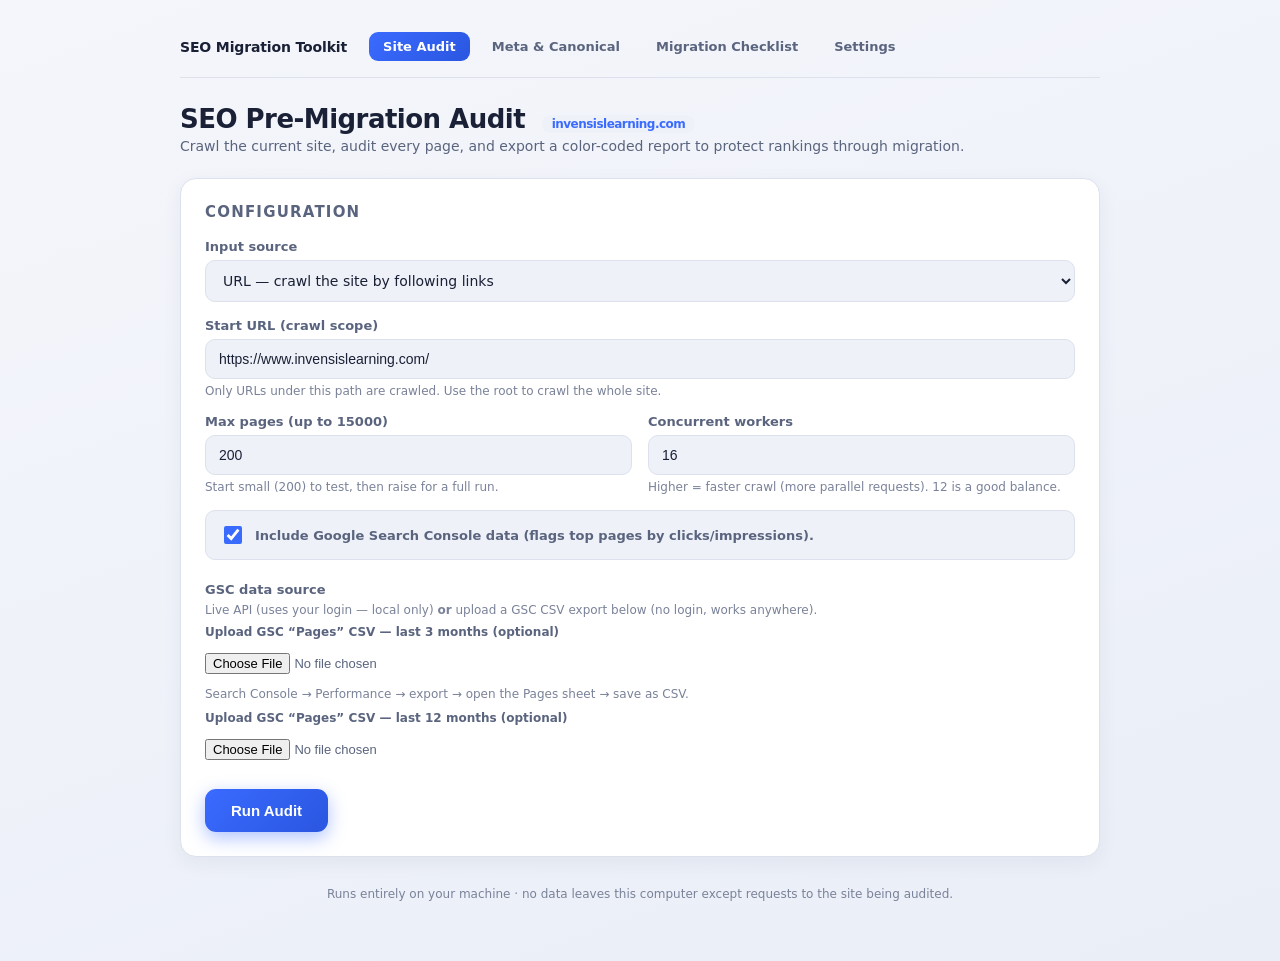
==== templates/index.html @ 49c30899 "Add GSC CSV upload — use Search Console data with no API/login You can now upload a GSC 'Pages' CSV " ====
<!DOCTYPE html>
<html lang="en">
<head>
<meta charset="UTF-8">
<meta name="viewport" content="width=device-width, initial-scale=1">
<title>SEO Pre-Migration Audit Tool</title>
<style>
  :root{
    --bg:#f4f6fb; --card:#ffffff; --card2:#eef1f8; --ink:#1a2035;
    --muted:#5a647e; --line:#dce1ec; --brand:#3a6bff; --brand2:#2a56e0;
    --green:#1f9d6b; --red:#d64550; --amber:#c77700; --grey:#7a8299;
  }
  *{box-sizing:border-box}
  body{margin:0;font-family:system-ui,-apple-system,Segoe UI,Roboto,sans-serif;
    background:linear-gradient(160deg,#f4f6fb,#eaeef7);color:var(--ink);min-height:100vh}
  .wrap{max-width:960px;margin:0 auto;padding:32px 20px 60px}
  .topnav{display:flex;align-items:center;gap:8px;margin-bottom:26px;padding-bottom:16px;border-bottom:1px solid var(--line)}
  .topnav .brand{font-weight:800;font-size:14px;letter-spacing:-.01em;margin-right:14px;color:var(--ink)}
  .navlink{font-size:13px;font-weight:600;color:var(--muted);text-decoration:none;padding:7px 14px;border-radius:9px;transition:.12s}
  .navlink:hover{color:var(--ink);background:var(--card2)}
  .navlink.active{color:#fff;background:linear-gradient(135deg,var(--brand),var(--brand2))}
  header h1{font-size:26px;margin:0 0 4px;letter-spacing:-.02em}
  header p{color:var(--muted);margin:0 0 24px;font-size:14px}
  .badge{display:inline-block;background:var(--card2);color:var(--brand);
    padding:2px 10px;border-radius:20px;font-size:12px;font-weight:600;margin-left:8px}
  .card{background:var(--card);border:1px solid var(--line);border-radius:16px;
    padding:24px;margin-bottom:20px;box-shadow:0 6px 20px rgba(30,50,90,.06)}
  .card h2{font-size:15px;margin:0 0 18px;color:var(--muted);text-transform:uppercase;
    letter-spacing:.08em;font-weight:700}
  label{display:block;font-size:13px;color:var(--muted);margin:0 0 6px;font-weight:600}
  input[type=text],input[type=number]{width:100%;background:var(--card2);
    border:1px solid var(--line);color:var(--ink);border-radius:10px;
    padding:11px 13px;font-size:14px;outline:none}
  input:focus{border-color:var(--brand)}
  .modesel,textarea{width:100%;background:var(--card2);border:1px solid var(--line);color:var(--ink);
    border-radius:10px;padding:11px 13px;font-size:14px;outline:none;font-family:inherit}
  .modesel:focus,textarea:focus{border-color:var(--brand)}
  input[type=file]{font-size:13px;color:var(--muted);padding:8px 0}
  .row{display:grid;grid-template-columns:1fr 1fr;gap:16px;margin-bottom:16px}
  .row3{display:grid;grid-template-columns:1fr 1fr;gap:16px}
  .full{grid-column:1/-1}
  .check{display:flex;align-items:center;gap:10px;background:var(--card2);
    border:1px solid var(--line);border-radius:10px;padding:12px 14px;cursor:pointer}
  .check input{width:18px;height:18px;accent-color:var(--brand)}
  .check span{font-size:13px}
  .hint{font-size:12px;color:var(--grey);margin-top:5px}
  .btn{background:linear-gradient(135deg,var(--brand),var(--brand2));color:#fff;
    border:none;border-radius:11px;padding:13px 26px;font-size:15px;font-weight:700;
    cursor:pointer;transition:.15s;box-shadow:0 6px 18px rgba(58,107,255,.4)}
  .btn:hover{transform:translateY(-1px)}
  .btn:disabled{opacity:.5;cursor:not-allowed;transform:none}
  .btn.ghost{background:var(--card2);box-shadow:none;color:var(--muted)}
  .btn.green{background:linear-gradient(135deg,#37c98a,#25a06c);box-shadow:0 6px 18px rgba(55,201,138,.4)}
  .actions{display:flex;gap:12px;align-items:center;flex-wrap:wrap}
  #panel{display:none}
  .bar{height:10px;background:var(--card2);border-radius:8px;overflow:hidden;margin:14px 0}
  .bar>i{display:block;height:100%;width:0;background:linear-gradient(90deg,var(--brand),var(--green));
    transition:width .3s}
  .stat-grid{display:grid;grid-template-columns:repeat(4,1fr);gap:14px;margin-top:8px}
  .stat{background:var(--card2);border:1px solid var(--line);border-radius:12px;padding:16px;text-align:center}
  .stat b{display:block;font-size:26px;letter-spacing:-.02em}
  .stat small{color:var(--muted);font-size:12px}
  .stat.green b{color:var(--green)} .stat.red b{color:var(--red)}
  .phase{font-size:13px;color:var(--muted);display:flex;align-items:center;gap:8px}
  .dot{width:9px;height:9px;border-radius:50%;background:var(--brand);animation:pulse 1s infinite}
  @keyframes pulse{0%,100%{opacity:.4}50%{opacity:1}}
  .cur{font-size:12px;color:var(--grey);word-break:break-all;margin-top:6px;min-height:16px}
  .sev{display:grid;grid-template-columns:repeat(4,1fr);gap:10px;margin-top:14px}
  .sev div{border-radius:10px;padding:12px;text-align:center;font-weight:700}
  .sev .c{background:rgba(255,107,122,.15);color:var(--red)}
  .sev .h{background:rgba(255,180,84,.15);color:var(--amber)}
  .sev .m{background:rgba(91,140,255,.15);color:var(--brand)}
  .sev .l{background:rgba(138,151,184,.15);color:var(--grey)}
  .sev small{display:block;font-weight:500;font-size:11px;opacity:.8;margin-top:3px}
  .err{background:rgba(255,107,122,.12);border:1px solid var(--red);color:#ffb3bb;
    padding:12px 14px;border-radius:10px;font-size:13px;margin-top:12px;display:none}
  .foot{color:var(--grey);font-size:12px;text-align:center;margin-top:30px}

  /* ---- results explorer ---- */
  #results{display:none;margin-top:22px}
  .resSummary{display:flex;flex-wrap:wrap;gap:10px;margin-bottom:16px}
  .resSummary .box{flex:1;min-width:120px;background:var(--card2);border:1px solid var(--line);
    border-radius:11px;padding:14px 16px;text-align:center}
  .resSummary .box b{display:block;font-size:24px;letter-spacing:-.02em}
  .resSummary .box small{color:var(--muted);font-size:12px}
  .resSummary .box.total b{color:var(--brand)}
  .resSummary .box.clear b{color:var(--green)}
  .resSummary .box.issue b{color:var(--red)}
  .usub{display:flex;flex-wrap:wrap;gap:6px 14px;padding:0 15px 11px 60px;font-size:12px;color:var(--muted)}
  .usub .cc{color:var(--ink);font-weight:600}
  .usub .warn{color:var(--amber)}
  .canon{font-weight:700}
  .canon.ok{color:var(--green)} .canon.mismatch{color:var(--amber)} .canon.missing{color:var(--red)}
  .filterbar{display:flex;gap:10px;flex-wrap:wrap;align-items:center;margin-bottom:14px}
  .filterbar input[type=text]{flex:1;min-width:180px}
  .filterbar select{background:var(--card2);border:1px solid var(--line);color:var(--ink);
    border-radius:10px;padding:11px 13px;font-size:13px;outline:none;cursor:pointer}
  .rcount{font-size:12px;color:var(--muted);margin-left:auto;white-space:nowrap}
  .urow{display:block;text-decoration:none;color:inherit;border:1px solid var(--line);
    border-radius:11px;margin-bottom:8px;overflow:hidden;background:var(--card);transition:.12s}
  .urow:hover{border-color:var(--brand);box-shadow:0 2px 10px rgba(58,107,255,.12)}
  .uhead{display:flex;align-items:center;gap:12px;padding:13px 15px;cursor:pointer}
  .num{color:var(--grey);font-size:12px;width:34px;flex-shrink:0;text-align:right;font-variant-numeric:tabular-nums}
  .pill{font-size:11px;font-weight:700;padding:3px 9px;border-radius:20px;flex-shrink:0}
  .st-ok{background:rgba(55,201,138,.16);color:var(--green)}
  .st-warn{background:rgba(255,180,84,.16);color:var(--amber)}
  .st-err{background:rgba(255,107,122,.16);color:var(--red)}
  .v-clear{background:rgba(55,201,138,.16);color:var(--green)}
  .v-issues{background:rgba(255,107,122,.16);color:var(--red)}
  .v-top{background:linear-gradient(135deg,#f6c745,#e0a010);color:#3a2c00;box-shadow:0 0 0 1px rgba(246,199,69,.4)}
  .gscbox{display:flex;flex-wrap:wrap;gap:8px 18px;font-size:12px;background:rgba(246,199,69,.08);
    border:1px solid rgba(246,199,69,.3);border-radius:8px;padding:9px 12px;margin-bottom:12px}
  .gscbox b{color:#b8860b}
  .uurl{flex:1;font-size:13px;word-break:break-all;color:var(--ink);display:flex;flex-direction:column;gap:1px}
  .upath{font-weight:600;font-size:13.5px}
  .udom{font-size:11px;color:var(--grey);font-weight:400}
  .caret{color:var(--grey);flex-shrink:0;transition:.15s}
  .urow.open .caret{transform:rotate(90deg)}
  .udetail{display:none;border-top:1px solid var(--line);padding:14px;background:var(--card)}
  .urow.open .udetail{display:block}
  .metaline{display:flex;flex-wrap:wrap;gap:8px 18px;font-size:12px;color:var(--muted);
    margin-bottom:14px;padding-bottom:12px;border-bottom:1px dashed var(--line)}
  .metaline b{color:var(--ink);font-weight:600}
  .clearmsg{color:var(--green);font-weight:700;font-size:14px;display:flex;align-items:center;gap:8px}
  .issue{border-left:3px solid var(--line);padding:10px 0 10px 14px;margin-bottom:12px}
  .issue.Critical{border-color:var(--red)} .issue.High{border-color:var(--amber)}
  .issue.Medium{border-color:var(--brand)} .issue.Low{border-color:var(--grey)}
  .ihead{display:flex;align-items:center;gap:9px;margin-bottom:6px;flex-wrap:wrap}
  .sevchip{font-size:10px;font-weight:800;padding:2px 8px;border-radius:5px;text-transform:uppercase;letter-spacing:.03em}
  .sevchip.Critical{background:var(--red);color:#fff} .sevchip.High{background:var(--amber);color:#000}
  .sevchip.Medium{background:var(--brand);color:#fff} .sevchip.Low{background:var(--grey);color:#fff}
  .icheck{font-weight:700;font-size:13px}
  .idetail{font-size:13px;color:var(--ink);margin:3px 0}
  .imeta{font-size:12px;margin:4px 0}
  .imeta .k{color:var(--muted);font-weight:600;margin-right:5px}
  .imeta.loc{color:var(--grey);font-family:ui-monospace,monospace;font-size:11px}
  .imeta.fix .k{color:var(--green)} .imeta.why .k{color:var(--brand)}
</style>
</head>
<body>
<div class="wrap">
  <nav class="topnav">
    <span class="brand">SEO Migration Toolkit</span>
    <a class="navlink active" href="/">Site Audit</a>
    <a class="navlink" href="/meta">Meta &amp; Canonical</a>
    <a class="navlink" href="/checklist">Migration Checklist</a>
    <a class="navlink" href="/settings">Settings</a>
  </nav>

  <header>
    <h1>SEO Pre-Migration Audit <span class="badge">invensislearning.com</span></h1>
    <p>Crawl the current site, audit every page, and export a color-coded report to protect rankings through migration.</p>
  </header>

  <div class="card" id="config">
    <h2>Configuration</h2>
    <div class="row">
      <div class="full">
        <label>Input source</label>
        <select id="input_mode" class="modesel">
          <option value="url">URL — crawl the site by following links</option>
          <option value="sitemap">XML sitemap — audit every URL in a sitemap</option>
          <option value="csv">CSV upload — audit a list of URLs from a file</option>
          <option value="paste">Paste URLs — audit a pasted list</option>
        </select>
      </div>
    </div>
    <div class="row in-src" id="in_url">
      <div class="full">
        <label>Start URL (crawl scope)</label>
        <input type="text" id="start_url" value="https://www.invensislearning.com/">
        <div class="hint">Only URLs under this path are crawled. Use the root to crawl the whole site.</div>
      </div>
    </div>
    <div class="row in-src" id="in_sitemap" style="display:none">
      <div class="full">
        <label>Sitemap URL</label>
        <input type="text" id="sitemap_url" placeholder="https://www.invensislearning.com/sitemap.xml">
        <div class="hint">Every URL in the sitemap (and any child sitemaps) is audited — no crawling.</div>
      </div>
    </div>
    <div class="row in-src" id="in_csv" style="display:none">
      <div class="full">
        <label>CSV / text file of URLs</label>
        <input type="file" id="csv_file" accept=".csv,.txt">
        <div class="hint" id="csv_info">One URL per row (or a column containing URLs). Parsed in your browser.</div>
      </div>
    </div>
    <div class="row in-src" id="in_paste" style="display:none">
      <div class="full">
        <label>Paste URLs (one per line)</label>
        <textarea id="paste_urls" rows="6" placeholder="https://www.invensislearning.com/blog/...
https://www.invensislearning.com/pmp-certification-training/"></textarea>
      </div>
    </div>
    <div class="row">
      <div>
        <label>Max pages (up to 15000)</label>
        <input type="number" id="max_pages" value="200" min="1" max="15000">
        <div class="hint">Start small (200) to test, then raise for a full run.</div>
      </div>
      <div>
        <label>Concurrent workers</label>
        <input type="number" id="workers" value="16" min="1" max="32">
        <div class="hint">Higher = faster crawl (more parallel requests). 12 is a good balance.</div>
      </div>
    </div>
    <div class="row" id="gscrow">
      <label class="check full">
        <input type="checkbox" id="include_gsc" checked>
        <span>Include Google Search Console data (flags top pages by clicks/impressions).</span>
      </label>
    </div>
    <div class="row">
      <div class="full">
        <label>GSC data source</label>
        <div class="hint" style="margin-bottom:8px">Live API (uses your login — local only) <b>or</b> upload a GSC CSV export below (no login, works anywhere).</div>
        <label style="font-size:12px">Upload GSC “Pages” CSV — last 3 months (optional)</label>
        <input type="file" id="gsc_csv" accept=".csv">
        <div class="hint" id="gsc_csv_info">Search Console → Performance → export → open the Pages sheet → save as CSV.</div>
        <label style="font-size:12px;margin-top:10px">Upload GSC “Pages” CSV — last 12 months (optional)</label>
        <input type="file" id="gsc_csv_12" accept=".csv">
        <div class="hint" id="gsc_csv_12_info"></div>
      </div>
    </div>
    <div class="actions">
      <button class="btn" id="runBtn">Run Audit</button>
      <button class="btn ghost" id="stopBtn" style="display:none">Stop</button>
    </div>
    <div class="err" id="cfgErr"></div>
  </div>

  <div class="card" id="panel">
    <h2>Progress</h2>
    <div class="phase"><span class="dot" id="dot"></span><span id="phaseTxt">Starting…</span></div>
    <div class="bar"><i id="barFill"></i></div>
    <div class="stat-grid">
      <div class="stat"><b id="sCrawled">0</b><small>Pages crawled</small></div>
      <div class="stat"><b id="sFound">0</b><small>URLs discovered</small></div>
      <div class="stat green"><b id="sClear">–</b><small>Clear pages</small></div>
      <div class="stat red"><b id="sIssues">–</b><small>Total issues</small></div>
    </div>
    <div class="cur" id="curUrl"></div>

    <div id="sevWrap" style="display:none">
      <div class="sev">
        <div class="c"><span id="svC">0</span><small>Critical</small></div>
        <div class="h"><span id="svH">0</span><small>High</small></div>
        <div class="m"><span id="svM">0</span><small>Medium</small></div>
        <div class="l"><span id="svL">0</span><small>Low</small></div>
      </div>
    </div>

    <div class="err" id="runErr"></div>
    <span class="hint" id="gscNote"></span>

    <div id="results">
      <div class="resSummary" id="resSummary"></div>
      <div class="filterbar">
        <input type="text" id="fSearch" placeholder="Search URL or issue…">
        <select id="fVerdict">
          <option value="all">All pages</option>
          <option value="ISSUES">Only with issues</option>
          <option value="CLEAR">Only clear</option>
          <option value="TOP">Only top pages (GSC)</option>
        </select>
        <select id="fSeverity">
          <option value="all">Any severity</option>
          <option value="Critical">Has Critical</option>
          <option value="High">Has High</option>
          <option value="Medium">Has Medium</option>
          <option value="Low">Has Low</option>
        </select>
        <select id="fSort">
          <option value="issues">Sort: most issues</option>
          <option value="clicks">Sort: most GSC clicks</option>
          <option value="url">Sort: URL A–Z</option>
          <option value="status">Sort: status code</option>
        </select>
        <select id="fGscPeriod" style="display:none" title="GSC traffic period">
          <option value="90">GSC: last 3 months</option>
          <option value="365">GSC: last 12 months</option>
        </select>
        <span class="rcount" id="rCount"></span>
      </div>
      <div id="urlList"></div>
    </div>
  </div>

  <div class="foot">Runs entirely on your machine · no data leaves this computer except requests to the site being audited.</div>
</div>

<script>
const $ = id => document.getElementById(id);
let jobId = null, poll = null;

// ---- input source switching + CSV parsing ----
let csvUrls = [];
$("input_mode").addEventListener("change", () => {
  const m = $("input_mode").value;
  document.querySelectorAll(".in-src").forEach(el => el.style.display = "none");
  $("in_" + m).style.display = "";
});
function extractUrls(text){
  // pull every http(s) URL out of the text (handles CSV, TSV, or plain lists)
  const found = text.match(/https?:\/\/[^\s,"'<>]+/g) || [];
  return [...new Set(found.map(u => u.replace(/[)>\].,;]+$/, "")))];
}
$("csv_file").addEventListener("change", e => {
  const f = e.target.files[0];
  if(!f) return;
  const reader = new FileReader();
  reader.onload = () => {
    csvUrls = extractUrls(reader.result);
    $("csv_info").textContent = csvUrls.length + " URL(s) found in " + f.name;
  };
  reader.readAsText(f);
});

// ---- GSC CSV export parsing (works with no API/login) ----
let gscRows = [], gscRows12 = [];
function csvToRows(text){
  const rows=[]; let row=[], field="", q=false;
  for(let i=0;i<text.length;i++){
    const c=text[i];
    if(q){ if(c==='"'){ if(text[i+1]==='"'){field+='"';i++;} else q=false; } else field+=c; }
    else if(c==='"') q=true;
    else if(c===",") { row.push(field); field=""; }
    else if(c==="\n"){ row.push(field); rows.push(row); row=[]; field=""; }
    else if(c!=="\r") field+=c;
  }
  if(field.length||row.length){ row.push(field); rows.push(row); }
  return rows;
}
function parseGsc(text){
  const rows = csvToRows(text);
  if(!rows.length) return [];
  const h = rows[0].map(x=>x.toLowerCase().trim());
  const find = (...keys)=> h.findIndex(x=>keys.some(k=>x.includes(k)));
  let iU=find("page","url","landing","address"), iC=find("click"),
      iI=find("impress"), iR=find("ctr"), iP=find("position");
  const num = s => parseFloat(String(s||"").replace(/[,%\s]/g,""))||0;
  const out=[];
  for(let i=1;i<rows.length;i++){
    const r=rows[i]; if(!r) continue;
    let u = (iU>=0? r[iU] : r[0]) || "";
    u=u.trim();
    if(!/https?:\/\//.test(u)) continue;   // only real URLs
    out.push([u, num(r[iC]), num(r[iI]), num(r[iR]), num(r[iP])]);
  }
  return out;
}
function hookGsc(inputId, infoId, store){
  $(inputId).addEventListener("change", e=>{
    const f=e.target.files[0]; if(!f) return;
    const rd=new FileReader();
    rd.onload=()=>{ const rows=parseGsc(rd.result); store(rows);
      $(infoId).textContent = rows.length
        ? rows.length+" pages with data loaded from "+f.name
        : "No URL rows found — make sure it's the GSC Pages export (with a page/URL column)."; };
    rd.readAsText(f);
  });
}
hookGsc("gsc_csv","gsc_csv_info", r=>gscRows=r);
hookGsc("gsc_csv_12","gsc_csv_12_info", r=>gscRows12=r);

$("runBtn").onclick = async () => {
  $("cfgErr").style.display = "none";
  const mode = $("input_mode").value;
  const body = {
    input_mode: mode,
    max_pages: $("max_pages").value,
    workers: $("workers").value,
    include_gsc: $("include_gsc").checked,
  };
  if(mode === "url"){ body.start_url = $("start_url").value; }
  else if(mode === "sitemap"){ body.sitemap_url = $("sitemap_url").value; }
  else if(mode === "csv"){
    if(!csvUrls.length){ $("cfgErr").textContent = "Upload a CSV/text file with URLs first."; $("cfgErr").style.display="block"; return; }
    body.url_list = csvUrls;
  }
  else if(mode === "paste"){ body.url_list = extractUrls($("paste_urls").value); }
  // uploaded GSC CSV takes priority over the live API (works with no login)
  if(gscRows.length){ body.gsc_upload = gscRows; body.include_gsc = true; }
  if(gscRows12.length){ body.gsc_upload_12 = gscRows12; }
  const r = await fetch("/api/start", {method:"POST",headers:{"Content-Type":"application/json"},body:JSON.stringify(body)});
  const j = await r.json();
  if (j.error){ $("cfgErr").textContent = j.error; $("cfgErr").style.display="block"; return; }
  jobId = j.job_id;
  sessionStorage.setItem("lastJob", jobId);   // remember immediately so leaving & returning resumes
  $("runBtn").disabled = true;
  $("stopBtn").style.display = "inline-block";
  $("panel").style.display = "block";
  $("results").style.display = "none";
  $("sevWrap").style.display = "none";
  $("urlList").innerHTML = "";
  $("panel").scrollIntoView({behavior:"smooth"});
  poll = setInterval(tick, 800);
};

$("stopBtn").onclick = async () => {
  if(jobId) await fetch("/api/stop/"+jobId,{method:"POST"});
};

const PHASES = {starting:"Starting…",sitemap:"Reading sitemap…",crawling:"Fetching & auditing pages…",
  auditing:"Auditing on-page SEO…",gsc:"Fetching Search Console data…",report:"Building report…",
  complete:"Audit complete ✓",stopped:"Stopped",error:"Error"};

async function tick(){
  const r = await fetch("/api/progress/"+jobId);
  const p = await r.json();
  $("phaseTxt").textContent = PHASES[p.phase] || p.phase;
  $("sCrawled").textContent = p.crawled;
  $("sFound").textContent = p.found;
  $("curUrl").textContent = p.current ? "→ " + p.current : "";
  const pct = p.found ? Math.min(100, Math.round(p.crawled/Math.max(p.found,1)*100)) : 5;
  $("barFill").style.width = (p.done?100:pct) + "%";

  if (p.summary){
    $("sClear").textContent = p.summary.pages_clear;
    $("sIssues").textContent = p.summary.total_issues;
    const s = p.summary.by_severity;
    $("svC").textContent=s.Critical||0; $("svH").textContent=s.High||0;
    $("svM").textContent=s.Medium||0; $("svL").textContent=s.Low||0;
    $("sevWrap").style.display="block";
  }
  if (p.error){
    $("runErr").textContent = "Error: " + p.error;
    $("runErr").style.display = "block";
  }
  if (p.gsc_error){
    $("gscNote").textContent = "GSC skipped: " + p.gsc_error;
  }
  if (p.done){
    clearInterval(poll);
    $("dot").style.animation="none";
    $("runBtn").disabled = false;
    $("stopBtn").style.display = "none";
    await loadResults();
  }
}

// ---------- results explorer ----------
let PAGES = [], ISSUES = {}, GSC = {}, GSC_90 = {}, GSC_365 = {};
const SEV_RANK = {Critical:0, High:1, Medium:2, Low:3};

function esc(s){return (s==null?"":String(s)).replace(/[&<>"]/g,c=>({"&":"&amp;","<":"&lt;",">":"&gt;",'"':"&quot;"}[c]));}
function gscKey(u){return (u||"").replace(/\/$/,"");}
function gscOf(p){return GSC[gscKey(p.url)] || null;}
function nfmt(n){return (n||0).toLocaleString();}

async function loadResults(){
  const r = await fetch("/api/results/"+jobId);
  if(!r.ok){ sessionStorage.removeItem("lastJob"); return false; }
  const d = await r.json();
  if(!d.pages || !d.pages.length){ return false; }
  PAGES = d.pages || [];
  ISSUES = d.issues_by_url || {};
  GSC_90 = d.gsc_map_90 || d.gsc_map || {};
  GSC_365 = d.gsc_map_365 || {};
  GSC = ($("fGscPeriod") && $("fGscPeriod").value === "365") ? GSC_365 : GSC_90;

  // populate the summary panel (works for live completion AND restore-on-back)
  if(d.summary){
    $("sCrawled").textContent = d.summary.pages_crawled;
    $("sFound").textContent = d.summary.pages_crawled;
    $("sClear").textContent = d.summary.pages_clear;
    $("sIssues").textContent = d.summary.total_issues;
    const s = d.summary.by_severity || {};
    $("svC").textContent=s.Critical||0; $("svH").textContent=s.High||0;
    $("svM").textContent=s.Medium||0; $("svL").textContent=s.Low||0;
    $("sevWrap").style.display="block";
    const totalFound = d.summary.total_found || d.summary.pages_crawled;
    const smap = d.summary.sitemap_scope || 0;
    $("resSummary").innerHTML =
      (smap ? '<div class="box"><b>'+nfmt(smap)+'</b><small>URLs in sitemap</small></div>' : '')
      + '<div class="box total"><b>'+nfmt(totalFound)+'</b><small>Total URLs found</small></div>'
      + '<div class="box"><b>'+nfmt(d.summary.pages_crawled)+'</b><small>URLs audited</small></div>'
      + '<div class="box clear"><b>'+nfmt(d.summary.pages_clear)+'</b><small>Clear pages</small></div>'
      + '<div class="box issue"><b>'+nfmt(d.summary.total_issues)+'</b><small>Total issues</small></div>';
  }
  $("phaseTxt").textContent = "Audit complete ✓";
  $("dot").style.animation = "none";
  $("barFill").style.width = "100%";

  // show the GSC sort/filter only when we actually have data
  const hasGsc = Object.keys(GSC_90).length > 0 || Object.keys(GSC_365).length > 0;
  $("fSort").querySelector('option[value=clicks]').style.display = hasGsc ? "" : "none";
  $("fVerdict").querySelector('option[value=TOP]').style.display = hasGsc ? "" : "none";
  $("fGscPeriod").style.display = hasGsc ? "" : "none";
  if (hasGsc && $("fSort").value !== "clicks") $("fSort").value = "clicks";

  sessionStorage.setItem("lastJob", jobId);   // remember for back navigation
  $("panel").style.display = "block";
  $("results").style.display = "block";
  render();
  return true;
}

function statusClass(s){ if(s>=200&&s<300)return"st-ok"; if(s>=300&&s<400)return"st-warn"; return"st-err"; }

function render(){
  const q = $("fSearch").value.toLowerCase().trim();
  const fv = $("fVerdict").value;
  const fs = $("fSeverity").value;
  const sort = $("fSort").value;

  let list = PAGES.filter(p=>{
    if(fv==="TOP"){ if(!gscOf(p)) return false; }
    else if(fv!=="all" && p.verdict!==fv) return false;
    const iss = ISSUES[p.url] || [];
    if(fs!=="all" && !iss.some(i=>i.severity===fs)) return false;
    if(q){
      const inUrl = (p.url||"").toLowerCase().includes(q);
      const inIss = iss.some(i=>(i.check+" "+i.detail).toLowerCase().includes(q));
      const inTitle = (p.title||"").toLowerCase().includes(q);
      if(!inUrl && !inIss && !inTitle) return false;
    }
    return true;
  });

  list.sort((a,b)=>{
    if(sort==="url") return (a.url>b.url?1:-1);
    if(sort==="status") return (b.status||0)-(a.status||0);
    if(sort==="clicks") return ((gscOf(b)||{}).clicks||0)-((gscOf(a)||{}).clicks||0);
    return (b.issue_count||0)-(a.issue_count||0); // most issues first
  });

  $("rCount").textContent = list.length+" of "+PAGES.length+" pages";

  $("urlList").innerHTML = list.map((p,idx)=>{
    const g = gscOf(p);
    const verdictPill = p.verdict==="CLEAR"
      ? '<span class="pill v-clear">CLEAR</span>'
      : '<span class="pill v-issues">'+p.issue_count+' issue'+(p.issue_count>1?'s':'')+'</span>';
    const topPill = g
      ? '<span class="pill v-top" title="Top page in Search Console — preserve its URL & rankings">★ TOP #'+g.rank+' · '+nfmt(g.clicks)+' clicks</span>'
      : '';
    const href = "/page?job="+encodeURIComponent(jobId)+"&url="+encodeURIComponent(p.url);
    // character-count chips (color a value amber when outside the recommended range)
    const tCls = (p.title_len>=30 && p.title_len<=60) ? "cc" : "cc warn";
    const dCls = (p.meta_desc_len>=70 && p.meta_desc_len<=160) ? "cc" : "cc warn";
    const cs = p.canonical_status || "missing";
    const canonTxt = cs==="ok" ? "Canonical ✓" : (cs==="mismatch" ? "Canonical ≠" : "Canonical ✗");
    // split URL into readable path + muted domain (landing-page clarity)
    let path = p.url, dom = "";
    try { const u = new URL(p.url); dom = u.host; path = u.pathname + u.search; } catch(e){}
    const clicks = g ? '<span>GSC <span class="cc">'+nfmt(g.clicks)+' clk</span></span>' : '';
    const broken = p.broken_links ? '<span class="warn">'+p.broken_links+' broken link'+(p.broken_links>1?'s':'')+'</span>' : '';
    const noflw = p.internal_nofollow ? '<span class="warn">'+p.internal_nofollow+' int nofollow</span>' : '';
    const schema = '<span class="'+(p.has_schema?'cc':'warn')+'">Schema '+(p.has_schema?'✓':'✗')+'</span>';
    const sub = '<div class="usub">'
      + '<span>Title <span class="'+tCls+'">'+p.title_len+'</span></span>'
      + '<span>Desc <span class="'+dCls+'">'+p.meta_desc_len+'</span></span>'
      + '<span>H1 <span class="cc">'+p.h1_count+'</span></span>'
      + '<span class="canon '+cs+'">'+canonTxt+'</span>'
      + schema
      + '<span>Links <span class="cc">'+p.internal_links+'i/'+p.external_links+'e</span></span>'
      + broken + noflw + clicks + '</div>';
    return '<a class="urow" href="'+href+'">'
      + '<div class="uhead">'
      + '<span class="num">'+(idx+1)+'</span>'
      + '<span class="pill '+statusClass(p.status)+'">'+p.status+'</span>'
      + verdictPill
      + topPill
      + '<span class="uurl"><b class="upath">'+esc(path)+'</b><span class="udom">'+esc(dom)+'</span></span>'
      + '<span class="caret">›</span></div>'
      + sub + '</a>';
  }).join("") || '<div class="hint">No pages match the current filters.</div>';
}

["fSearch","fVerdict","fSeverity","fSort"].forEach(id=>{
  const el=$(id); el.addEventListener(id==="fSearch"?"input":"change", render);
});

// switch GSC traffic period (last 3 months / last 28 days)
$("fGscPeriod").addEventListener("change", ()=>{
  GSC = $("fGscPeriod").value === "365" ? GSC_365 : GSC_90;
  render();
});

// restore the last audit when returning — resume live polling if it's still running
(async function restoreLastAudit(){
  const j = sessionStorage.getItem("lastJob");
  if(!j) return;
  jobId = j;
  let p;
  try{
    const r = await fetch("/api/progress/"+jobId);
    if(!r.ok){ sessionStorage.removeItem("lastJob"); return; }
    p = await r.json();
  }catch(e){ sessionStorage.removeItem("lastJob"); return; }
  $("panel").style.display = "block";
  if(p.done){
    await loadResults();
  } else {
    // the crawl is still running on the server — reconnect and keep showing progress
    $("runBtn").disabled = true;
    $("stopBtn").style.display = "inline-block";
    poll = setInterval(tick, 800);
  }
})();
</script>
</body>
</html>
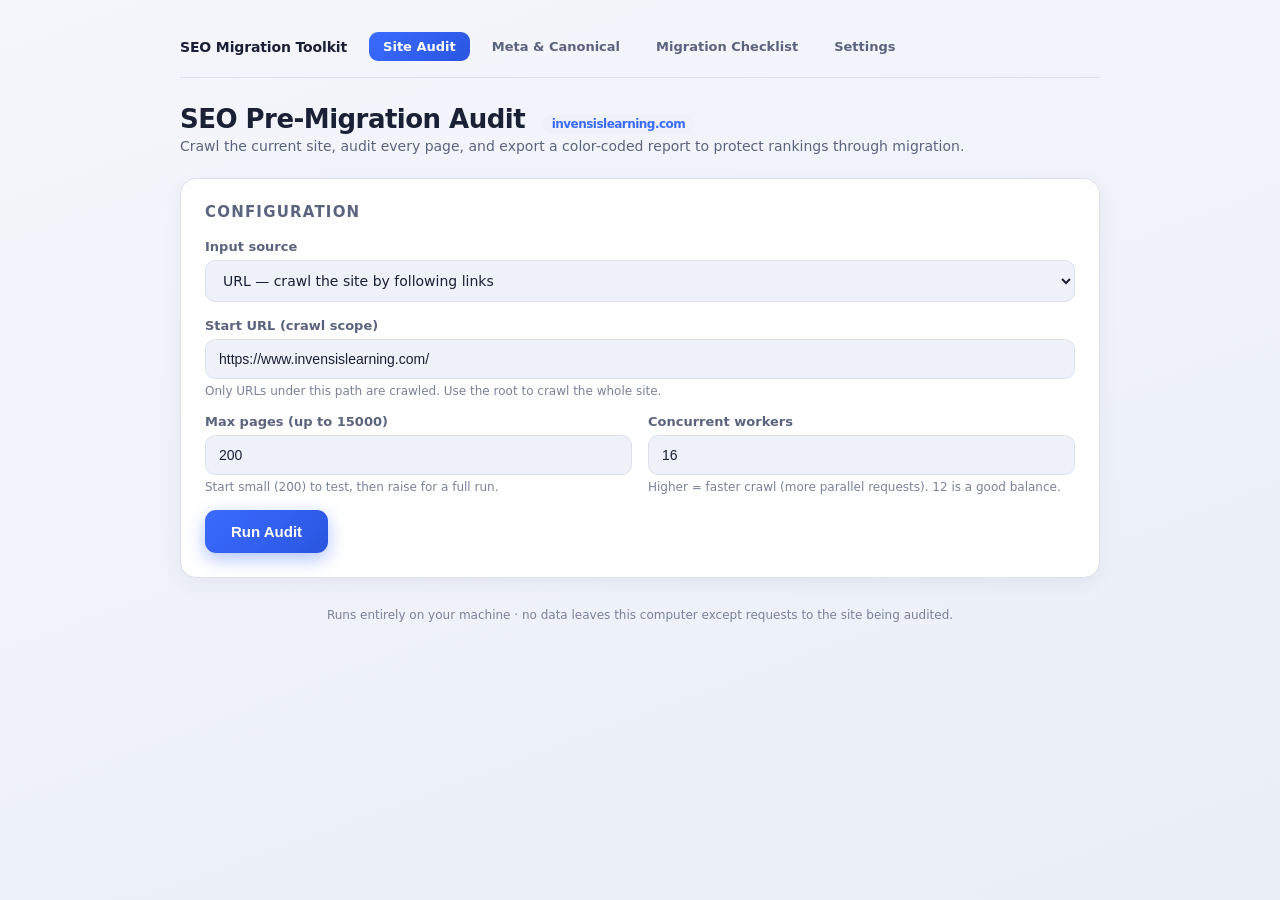
==== commit b83fcef1: "Hide GSC options for now (code kept for later) Hide the Include-GSC checkbox + CSV upload on Site Au" ====
--- a/templates/index.html
+++ b/templates/index.html
@@ -205,20 +205,18 @@
         <div class="hint">Higher = faster crawl (more parallel requests). 12 is a good balance.</div>
       </div>
     </div>
-    <div class="row" id="gscrow">
+    <!-- GSC option hidden for now (code kept for later) -->
+    <div class="row" id="gscrow" style="display:none">
       <label class="check full">
-        <input type="checkbox" id="include_gsc" checked>
+        <input type="checkbox" id="include_gsc">
         <span>Include Google Search Console data (flags top pages by clicks/impressions).</span>
       </label>
     </div>
-    <div class="row">
+    <div class="row" style="display:none">
       <div class="full">
         <label>GSC data source</label>
-        <div class="hint" style="margin-bottom:8px">Live API (uses your login — local only) <b>or</b> upload a GSC CSV export below (no login, works anywhere).</div>
-        <label style="font-size:12px">Upload GSC “Pages” CSV — last 3 months (optional)</label>
         <input type="file" id="gsc_csv" accept=".csv">
-        <div class="hint" id="gsc_csv_info">Search Console → Performance → export → open the Pages sheet → save as CSV.</div>
-        <label style="font-size:12px;margin-top:10px">Upload GSC “Pages” CSV — last 12 months (optional)</label>
+        <div class="hint" id="gsc_csv_info"></div>
         <input type="file" id="gsc_csv_12" accept=".csv">
         <div class="hint" id="gsc_csv_12_info"></div>
       </div>
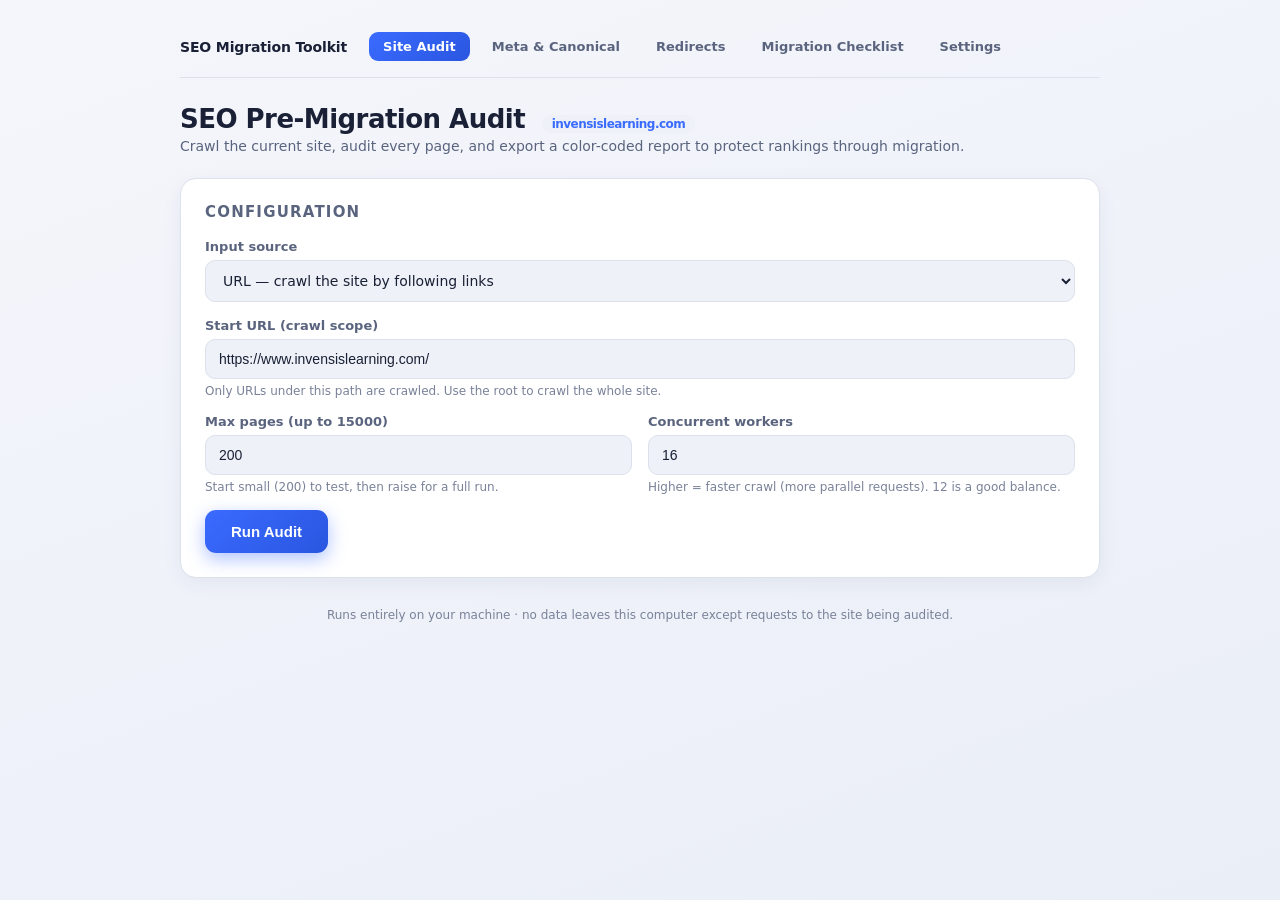
==== commit fe97c9e1: "Add Redirect Validation tool New /redirects page: follows full redirect chains, compares final landi" ====
--- a/templates/index.html
+++ b/templates/index.html
@@ -143,6 +143,7 @@
     <span class="brand">SEO Migration Toolkit</span>
     <a class="navlink active" href="/">Site Audit</a>
     <a class="navlink" href="/meta">Meta &amp; Canonical</a>
+    <a class="navlink" href="/redirects">Redirects</a>
     <a class="navlink" href="/checklist">Migration Checklist</a>
     <a class="navlink" href="/settings">Settings</a>
   </nav>
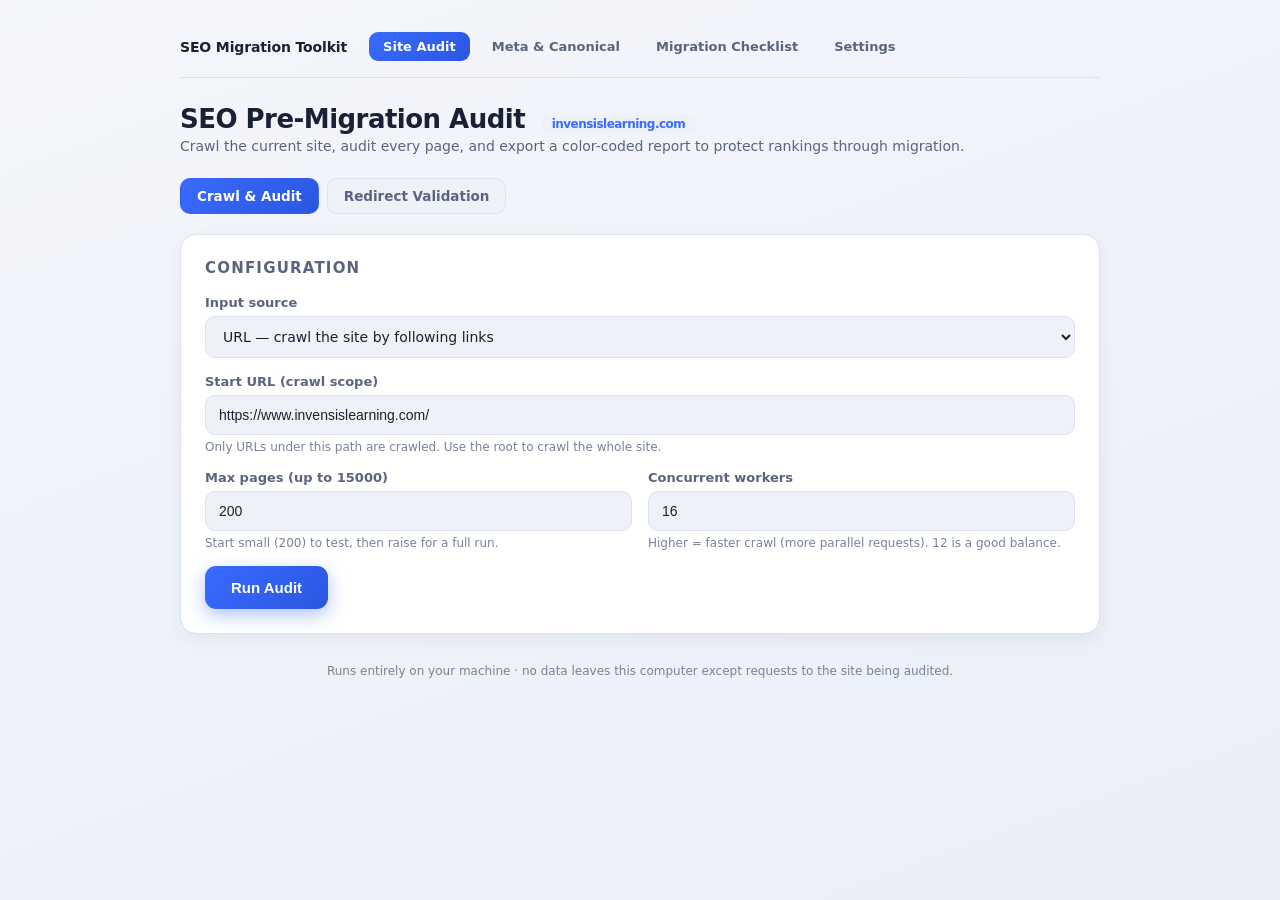
==== commit 05afe1b6: "Group Redirect Validation under Site Audit (not a separate nav tab) Removed the standalone "Redirect" ====
--- a/templates/index.html
+++ b/templates/index.html
@@ -19,6 +19,11 @@
   .navlink{font-size:13px;font-weight:600;color:var(--muted);text-decoration:none;padding:7px 14px;border-radius:9px;transition:.12s}
   .navlink:hover{color:var(--ink);background:var(--card2)}
   .navlink.active{color:#fff;background:linear-gradient(135deg,var(--brand),var(--brand2))}
+  .subtabs{display:flex;gap:8px;margin:0 0 20px;flex-wrap:wrap}
+  .subtab{font-size:13.5px;font-weight:700;padding:9px 16px;border-radius:10px;text-decoration:none;
+    color:var(--muted);background:var(--card2);border:1px solid var(--line)}
+  .subtab:hover{color:var(--ink)}
+  .subtab.active{color:#fff;background:linear-gradient(135deg,var(--brand),var(--brand2));border-color:transparent}
   header h1{font-size:26px;margin:0 0 4px;letter-spacing:-.02em}
   header p{color:var(--muted);margin:0 0 24px;font-size:14px}
   .badge{display:inline-block;background:var(--card2);color:var(--brand);
@@ -143,7 +148,6 @@
     <span class="brand">SEO Migration Toolkit</span>
     <a class="navlink active" href="/">Site Audit</a>
     <a class="navlink" href="/meta">Meta &amp; Canonical</a>
-    <a class="navlink" href="/redirects">Redirects</a>
     <a class="navlink" href="/checklist">Migration Checklist</a>
     <a class="navlink" href="/settings">Settings</a>
   </nav>
@@ -152,6 +156,11 @@
     <h1>SEO Pre-Migration Audit <span class="badge">invensislearning.com</span></h1>
     <p>Crawl the current site, audit every page, and export a color-coded report to protect rankings through migration.</p>
   </header>
+
+  <div class="subtabs">
+    <a class="subtab active" href="/">Crawl &amp; Audit</a>
+    <a class="subtab" href="/redirects">Redirect Validation</a>
+  </div>
 
   <div class="card" id="config">
     <h2>Configuration</h2>
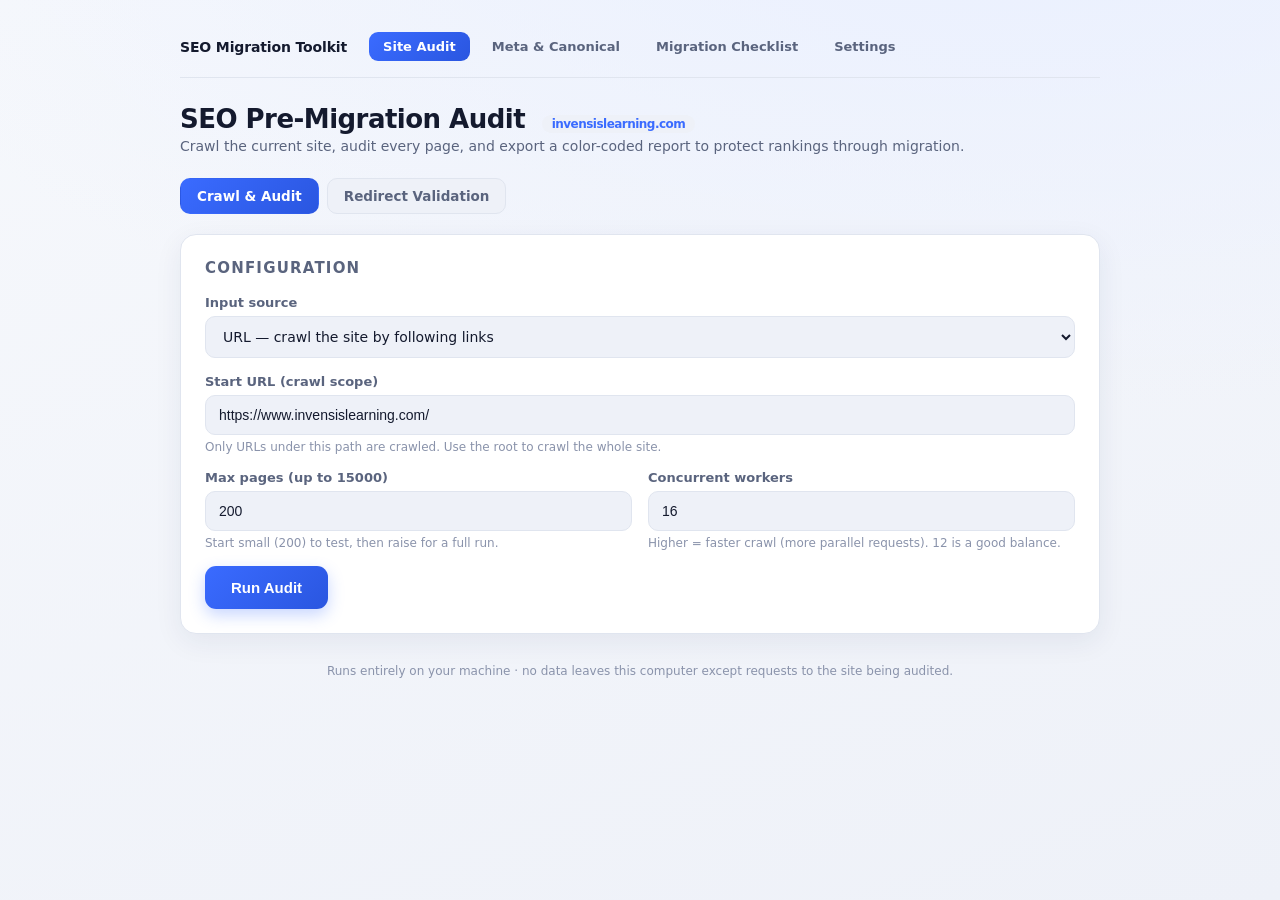
==== commit 1329d4d3: "Design upgrade: health gauge + dashboard on Site Audit & Meta pages Rolled the polished redirect-pag" ====
--- a/templates/index.html
+++ b/templates/index.html
@@ -6,13 +6,15 @@
 <title>SEO Pre-Migration Audit Tool</title>
 <style>
   :root{
-    --bg:#f4f6fb; --card:#ffffff; --card2:#eef1f8; --ink:#1a2035;
-    --muted:#5a647e; --line:#dce1ec; --brand:#3a6bff; --brand2:#2a56e0;
-    --green:#1f9d6b; --red:#d64550; --amber:#c77700; --grey:#7a8299;
+    --bg:#f4f6fb; --card:#ffffff; --card2:#eef1f8; --ink:#141a2e;
+    --muted:#5a647e; --line:#e0e5ef; --brand:#3a6bff; --brand2:#2a56e0;
+    --green:#12a06a; --red:#e0475a; --amber:#d98a00; --grey:#8a93ab;
+    --shadow:0 8px 28px rgba(30,45,90,.07);
   }
   *{box-sizing:border-box}
   body{margin:0;font-family:system-ui,-apple-system,Segoe UI,Roboto,sans-serif;
-    background:linear-gradient(160deg,#f4f6fb,#eaeef7);color:var(--ink);min-height:100vh}
+    background:radial-gradient(1200px 500px at 80% -10%,#eaf0ff,transparent),linear-gradient(160deg,#f6f8fc,#eef1f8);
+    color:var(--ink);min-height:100vh}
   .wrap{max-width:960px;margin:0 auto;padding:32px 20px 60px}
   .topnav{display:flex;align-items:center;gap:8px;margin-bottom:26px;padding-bottom:16px;border-bottom:1px solid var(--line)}
   .topnav .brand{font-weight:800;font-size:14px;letter-spacing:-.01em;margin-right:14px;color:var(--ink)}
@@ -29,17 +31,17 @@
   .badge{display:inline-block;background:var(--card2);color:var(--brand);
     padding:2px 10px;border-radius:20px;font-size:12px;font-weight:600;margin-left:8px}
   .card{background:var(--card);border:1px solid var(--line);border-radius:16px;
-    padding:24px;margin-bottom:20px;box-shadow:0 6px 20px rgba(30,50,90,.06)}
+    padding:24px;margin-bottom:20px;box-shadow:var(--shadow)}
   .card h2{font-size:15px;margin:0 0 18px;color:var(--muted);text-transform:uppercase;
     letter-spacing:.08em;font-weight:700}
   label{display:block;font-size:13px;color:var(--muted);margin:0 0 6px;font-weight:600}
   input[type=text],input[type=number]{width:100%;background:var(--card2);
     border:1px solid var(--line);color:var(--ink);border-radius:10px;
     padding:11px 13px;font-size:14px;outline:none}
-  input:focus{border-color:var(--brand)}
+  input:focus{border-color:var(--brand);background:#fff;box-shadow:0 0 0 3px rgba(58,107,255,.12)}
   .modesel,textarea{width:100%;background:var(--card2);border:1px solid var(--line);color:var(--ink);
-    border-radius:10px;padding:11px 13px;font-size:14px;outline:none;font-family:inherit}
-  .modesel:focus,textarea:focus{border-color:var(--brand)}
+    border-radius:10px;padding:11px 13px;font-size:14px;outline:none;font-family:inherit;transition:.12s}
+  .modesel:focus,textarea:focus{border-color:var(--brand);background:#fff;box-shadow:0 0 0 3px rgba(58,107,255,.12)}
   input[type=file]{font-size:13px;color:var(--muted);padding:8px 0}
   .row{display:grid;grid-template-columns:1fr 1fr;gap:16px;margin-bottom:16px}
   .row3{display:grid;grid-template-columns:1fr 1fr;gap:16px}
@@ -51,8 +53,25 @@
   .hint{font-size:12px;color:var(--grey);margin-top:5px}
   .btn{background:linear-gradient(135deg,var(--brand),var(--brand2));color:#fff;
     border:none;border-radius:11px;padding:13px 26px;font-size:15px;font-weight:700;
-    cursor:pointer;transition:.15s;box-shadow:0 6px 18px rgba(58,107,255,.4)}
+    cursor:pointer;transition:.15s;box-shadow:0 6px 16px rgba(58,107,255,.28)}
   .btn:hover{transform:translateY(-1px)}
+  /* health hero dashboard */
+  .hero{display:grid;grid-template-columns:auto 1fr;gap:22px;align-items:center}
+  @media(max-width:640px){.hero{grid-template-columns:1fr}}
+  .gauge{width:132px;height:132px}.gauge text{fill:var(--ink)}
+  .gaugeLbl{text-align:center;font-size:11px;color:var(--muted);margin-top:2px;font-weight:600}
+  .distrib{height:14px;border-radius:8px;overflow:hidden;display:flex;background:var(--card2);margin-bottom:8px}
+  .distrib i{height:100%}.distrib .p{background:var(--green)}.distrib .f{background:var(--red)}
+  .distLbl{display:flex;gap:16px;font-size:12.5px;color:var(--muted);margin-bottom:6px;flex-wrap:wrap}
+  .distLbl b{color:var(--ink)}
+  .fix{display:flex;flex-direction:column;gap:8px}
+  .fixrow{display:flex;align-items:center;gap:12px;background:var(--card2);border:1px solid var(--line);border-radius:11px;padding:11px 14px;font-size:13.5px}
+  .fixrow .cnt{font-weight:800;font-size:18px;min-width:34px}
+  .fixrow.crit{border-left:4px solid var(--red)}.fixrow.crit .cnt{color:var(--red)}
+  .fixrow.high{border-left:4px solid var(--amber)}.fixrow.high .cnt{color:var(--amber)}
+  .fixrow.med{border-left:4px solid var(--brand)}.fixrow.med .cnt{color:var(--brand)}
+  .fixrow.low{border-left:4px solid var(--grey)}.fixrow.low .cnt{color:var(--grey)}
+  .fixrow.ok{border-left:4px solid var(--green)}.fixrow.ok .cnt{color:var(--green)}
   .btn:disabled{opacity:.5;cursor:not-allowed;transform:none}
   .btn.ghost{background:var(--card2);box-shadow:none;color:var(--muted)}
   .btn.green{background:linear-gradient(135deg,#37c98a,#25a06c);box-shadow:0 6px 18px rgba(55,201,138,.4)}
@@ -263,6 +282,25 @@
     <span class="hint" id="gscNote"></span>
 
     <div id="results">
+      <div class="card" style="box-shadow:none;border:1px solid var(--line);margin:0 0 16px;background:linear-gradient(180deg,#fff,#fafbff)">
+        <div class="hero">
+          <div>
+            <svg class="gauge" viewBox="0 0 132 132" width="132" height="132">
+              <circle cx="66" cy="66" r="56" fill="none" stroke="var(--card2)" stroke-width="13"/>
+              <circle id="gaugeArc" cx="66" cy="66" r="56" fill="none" stroke="var(--green)" stroke-width="13"
+                stroke-linecap="round" stroke-dasharray="351.9" stroke-dashoffset="351.9" transform="rotate(-90 66 66)" style="transition:stroke-dashoffset .5s,stroke .3s"/>
+              <text id="gaugeNum" x="66" y="70" text-anchor="middle" font-size="34" font-weight="800">–</text>
+              <text x="66" y="90" text-anchor="middle" font-size="10" fill="#8a93ab">/ 100</text>
+            </svg>
+            <div class="gaugeLbl" id="gaugeLbl">SEO health</div>
+          </div>
+          <div style="min-width:0">
+            <div class="distrib" id="distrib"></div>
+            <div class="distLbl" id="distLbl"></div>
+            <div class="fix" id="fix" style="margin-top:10px"></div>
+          </div>
+        </div>
+      </div>
       <div class="resSummary" id="resSummary"></div>
       <div class="filterbar">
         <input type="text" id="fSearch" placeholder="Search URL or issue…">
@@ -457,6 +495,28 @@
 function gscOf(p){return GSC[gscKey(p.url)] || null;}
 function nfmt(n){return (n||0).toLocaleString();}
 
+// ---- health dashboard ----
+const HC=351.9;
+function renderHealth(s){
+  const sc=(s.health_score!=null)?s.health_score:100;
+  const col=sc>=80?"var(--green)":(sc>=50?"var(--amber)":"var(--red)");
+  $("gaugeArc").style.strokeDashoffset=HC*(1-sc/100);$("gaugeArc").style.stroke=col;
+  $("gaugeNum").textContent=sc;$("gaugeNum").setAttribute("fill",sc>=80?"#12a06a":sc>=50?"#d98a00":"#e0475a");
+  $("gaugeLbl").textContent=sc>=80?"Healthy":(sc>=50?"Needs work":"Poor");
+  const tot=s.pages_crawled||1,pw=Math.round((s.pages_clear||0)/tot*100),fw=100-pw;
+  $("distrib").innerHTML='<i class="p" style="width:'+pw+'%"></i><i class="f" style="width:'+fw+'%"></i>';
+  $("distLbl").innerHTML='<span><b>'+nfmt(s.pages_clear)+'</b> clear</span><span><b>'+nfmt(s.pages_with_issues)+'</b> with issues</span><span><b>'+nfmt(s.total_issues)+'</b> total issues</span>';
+  const bs=s.by_severity||{};const F=[];
+  if(bs.Critical)F.push(["crit","Critical",bs.Critical,"Critical — fix before migration"]);
+  if(bs.High)F.push(["high","High",bs.High,"High-priority issues"]);
+  if(bs.Medium)F.push(["med","Medium",bs.Medium,"Medium issues"]);
+  if(bs.Low)F.push(["low","Low",bs.Low,"Low / hygiene issues"]);
+  if(!F.length)F.push(["ok","","✓","All pages clear"]);
+  $("fix").innerHTML=F.map(([c,sev,n,t])=>'<div class="fixrow '+c+'"><span class="cnt">'+nfmt(n)+'</span><span>'+t+'</span>'
+    +(sev?'<span style="margin-left:auto;color:var(--brand);font-weight:600;cursor:pointer" onclick="jumpSev(\''+sev+'\')">view →</span>':'')+'</div>').join("");
+}
+function jumpSev(sev){$("fVerdict").value="ISSUES";$("fSeverity").value=sev;render();$("urlList").scrollIntoView({behavior:"smooth"});}
+
 async function loadResults(){
   const r = await fetch("/api/results/"+jobId);
   if(!r.ok){ sessionStorage.removeItem("lastJob"); return false; }
@@ -486,6 +546,7 @@
       + '<div class="box"><b>'+nfmt(d.summary.pages_crawled)+'</b><small>URLs audited</small></div>'
       + '<div class="box clear"><b>'+nfmt(d.summary.pages_clear)+'</b><small>Clear pages</small></div>'
       + '<div class="box issue"><b>'+nfmt(d.summary.total_issues)+'</b><small>Total issues</small></div>';
+    renderHealth(d.summary);
   }
   $("phaseTxt").textContent = "Audit complete ✓";
   $("dot").style.animation = "none";
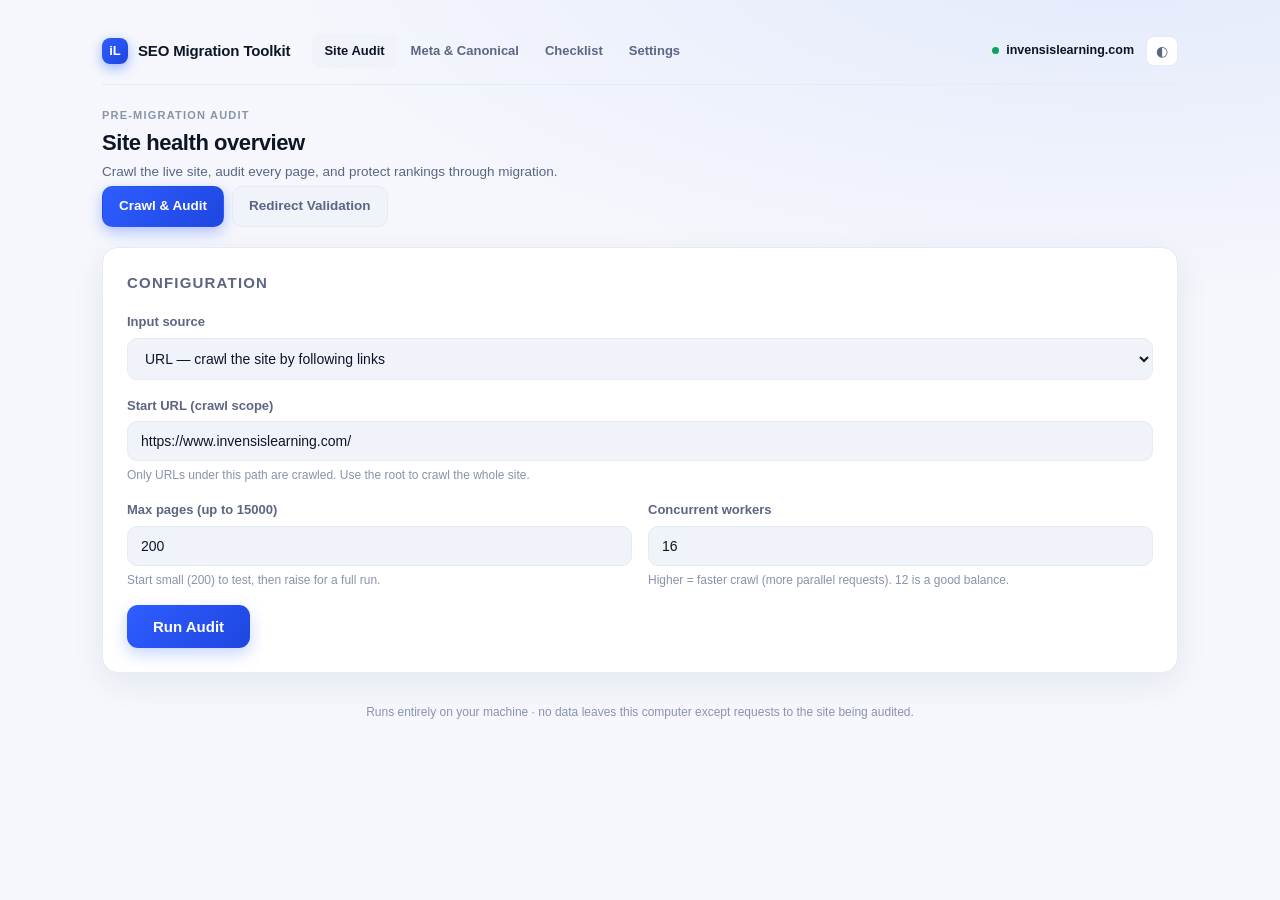
==== commit 6bd5c4fe: "Rebuild all pages on shared observability-console design system - Add static/app.css (signal-blue pa" ====
--- a/templates/index.html
+++ b/templates/index.html
@@ -4,18 +4,10 @@
 <meta charset="UTF-8">
 <meta name="viewport" content="width=device-width, initial-scale=1">
 <title>SEO Pre-Migration Audit Tool</title>
+<link rel="stylesheet" href="/static/app.css">
 <style>
-  :root{
-    --bg:#f4f6fb; --card:#ffffff; --card2:#eef1f8; --ink:#141a2e;
-    --muted:#5a647e; --line:#e0e5ef; --brand:#3a6bff; --brand2:#2a56e0;
-    --green:#12a06a; --red:#e0475a; --amber:#d98a00; --grey:#8a93ab;
-    --shadow:0 8px 28px rgba(30,45,90,.07);
-  }
-  *{box-sizing:border-box}
-  body{margin:0;font-family:system-ui,-apple-system,Segoe UI,Roboto,sans-serif;
-    background:radial-gradient(1200px 500px at 80% -10%,#eaf0ff,transparent),linear-gradient(160deg,#f6f8fc,#eef1f8);
-    color:var(--ink);min-height:100vh}
-  .wrap{max-width:960px;margin:0 auto;padding:32px 20px 60px}
+  /* page-specific styles — palette, chrome & components come from app.css */
+  .wrap{max-width:1120px;margin:0 auto;padding:22px 22px 70px}
   .topnav{display:flex;align-items:center;gap:8px;margin-bottom:26px;padding-bottom:16px;border-bottom:1px solid var(--line)}
   .topnav .brand{font-weight:800;font-size:14px;letter-spacing:-.01em;margin-right:14px;color:var(--ink)}
   .navlink{font-size:13px;font-weight:600;color:var(--muted);text-decoration:none;padding:7px 14px;border-radius:9px;transition:.12s}
@@ -163,18 +155,23 @@
 </head>
 <body>
 <div class="wrap">
-  <nav class="topnav">
-    <span class="brand">SEO Migration Toolkit</span>
-    <a class="navlink active" href="/">Site Audit</a>
-    <a class="navlink" href="/meta">Meta &amp; Canonical</a>
-    <a class="navlink" href="/checklist">Migration Checklist</a>
-    <a class="navlink" href="/settings">Settings</a>
-  </nav>
-
-  <header>
-    <h1>SEO Pre-Migration Audit <span class="badge">invensislearning.com</span></h1>
-    <p>Crawl the current site, audit every page, and export a color-coded report to protect rankings through migration.</p>
-  </header>
+  <div class="top">
+    <div class="logo"><span class="mark">iL</span> SEO Migration Toolkit</div>
+    <nav class="nav">
+      <a class="on" href="/">Site Audit</a>
+      <a href="/meta">Meta &amp; Canonical</a>
+      <a href="/checklist">Checklist</a>
+      <a href="/settings">Settings</a>
+    </nav>
+    <div class="right">
+      <span class="prop"><span class="live"></span> <b>invensislearning.com</b></span>
+      <button class="tgl" id="themeTgl" title="Toggle light / dark">◐</button>
+    </div>
+  </div>
+
+  <div class="eyebrow">Pre-migration audit</div>
+  <h1>Site health overview</h1>
+  <p class="sub">Crawl the live site, audit every page, and protect rankings through migration.</p>
 
   <div class="subtabs">
     <a class="subtab active" href="/">Crawl &amp; Audit</a>
@@ -669,6 +666,15 @@
     poll = setInterval(tick, 800);
   }
 })();
+
+// theme toggle (persisted)
+(function(){
+  const r=document.documentElement, K="tk-theme", saved=localStorage.getItem(K);
+  if(saved) r.setAttribute("data-theme",saved);
+  const b=document.getElementById("themeTgl");
+  if(b) b.onclick=()=>{const cur=r.getAttribute("data-theme")||(matchMedia("(prefers-color-scheme:dark)").matches?"dark":"light");
+    const nxt=cur==="dark"?"light":"dark";r.setAttribute("data-theme",nxt);localStorage.setItem(K,nxt);};
+})();
 </script>
 </body>
 </html>
--- a/static/app.css
+++ b/static/app.css
@@ -0,0 +1,181 @@
+/* ============================================================
+   SEO Migration Toolkit — shared design system
+   "observability console": cool grounds, signal-blue accent,
+   monospace data, severity encoded in form. Light + dark.
+   ============================================================ */
+:root{
+  --bg:#f5f7fc; --surface:#ffffff; --surface-2:#f0f3fa; --ink:#0d1526; --ink-2:#37415c;
+  --muted:#5c6683; --faint:#8a93ac; --line:#e6eaf3; --line-2:#d9dfee;
+  --accent:#2f5dff; --accent-2:#1e46e0; --accent-soft:#e8edff;
+  --good:#0e9d6b; --good-soft:#e2f5ee; --warn:#d3860a; --warn-soft:#fbefdb;
+  --crit:#e0475a; --crit-soft:#fce4e7;
+  --ring:0 0 0 3px rgba(47,93,255,.14); --shadow:0 10px 34px rgba(20,35,80,.07);
+  --mono:ui-monospace,"SF Mono","JetBrains Mono",Menlo,Consolas,monospace;
+  /* aliases so existing per-page styles inherit the new palette + dark mode */
+  --card:var(--surface); --card2:var(--surface-2); --brand:var(--accent); --brand2:var(--accent-2);
+  --green:var(--good); --red:var(--crit); --amber:var(--warn); --grey:var(--faint);
+}
+@media (prefers-color-scheme:dark){:root{
+  --bg:#0a0e18; --surface:#121826; --surface-2:#0f1420; --ink:#eef1f8; --ink-2:#c3cbdd;
+  --muted:#8b94ac; --faint:#69728c; --line:#20293c; --line-2:#2b364d;
+  --accent:#5b8cff; --accent-2:#3f6cff; --accent-soft:#17203a;
+  --good:#2bbd86; --good-soft:#12271f; --warn:#e5a13a; --warn-soft:#2c2312;
+  --crit:#f3697a; --crit-soft:#2c1620;
+  --ring:0 0 0 3px rgba(91,140,255,.22); --shadow:0 12px 36px rgba(0,0,0,.4);
+}}
+:root[data-theme="light"]{
+  --bg:#f5f7fc; --surface:#ffffff; --surface-2:#f0f3fa; --ink:#0d1526; --ink-2:#37415c;
+  --muted:#5c6683; --faint:#8a93ac; --line:#e6eaf3; --line-2:#d9dfee;
+  --accent:#2f5dff; --accent-2:#1e46e0; --accent-soft:#e8edff;
+  --good:#0e9d6b; --good-soft:#e2f5ee; --warn:#d3860a; --warn-soft:#fbefdb;
+  --crit:#e0475a; --crit-soft:#fce4e7;
+  --ring:0 0 0 3px rgba(47,93,255,.14); --shadow:0 10px 34px rgba(20,35,80,.07);
+}
+:root[data-theme="dark"]{
+  --bg:#0a0e18; --surface:#121826; --surface-2:#0f1420; --ink:#eef1f8; --ink-2:#c3cbdd;
+  --muted:#8b94ac; --faint:#69728c; --line:#20293c; --line-2:#2b364d;
+  --accent:#5b8cff; --accent-2:#3f6cff; --accent-soft:#17203a;
+  --good:#2bbd86; --good-soft:#12271f; --warn:#e5a13a; --warn-soft:#2c2312;
+  --crit:#f3697a; --crit-soft:#2c1620;
+  --ring:0 0 0 3px rgba(91,140,255,.22); --shadow:0 12px 36px rgba(0,0,0,.4);
+}
+*{box-sizing:border-box}
+body{margin:0;font-family:ui-sans-serif,-apple-system,"Segoe UI",Roboto,Helvetica,Arial,sans-serif;
+  background:radial-gradient(900px 380px at 88% -8%,color-mix(in srgb,var(--accent) 9%,transparent),transparent),var(--bg);
+  color:var(--ink);min-height:100vh;line-height:1.5;-webkit-font-smoothing:antialiased}
+.wrap{max-width:1160px;margin:0 auto;padding:22px 22px 80px}
+.num,.tabnum{font-variant-numeric:tabular-nums}
+.mono{font-family:var(--mono)}
+
+/* top bar */
+.top{display:flex;align-items:center;gap:18px;padding:12px 0 16px;border-bottom:1px solid var(--line);margin-bottom:22px;flex-wrap:wrap}
+.logo{display:flex;align-items:center;gap:10px;font-weight:700;letter-spacing:-.01em;font-size:15px}
+.mark{width:26px;height:26px;border-radius:8px;background:linear-gradient(135deg,var(--accent),var(--accent-2));
+  display:grid;place-items:center;color:#fff;font-size:13px;font-weight:800;box-shadow:0 4px 12px color-mix(in srgb,var(--accent) 45%,transparent)}
+.nav{display:flex;gap:2px;margin-left:4px;flex-wrap:wrap}
+.nav a{font-size:13px;font-weight:600;color:var(--muted);text-decoration:none;padding:7px 12px;border-radius:8px}
+.nav a.on{color:var(--ink);background:var(--surface-2)}
+.nav a:hover{color:var(--ink)}
+.top .right{margin-left:auto;display:flex;align-items:center;gap:12px}
+.prop{font-size:12.5px;color:var(--muted);display:flex;align-items:center;gap:7px}
+.prop b{color:var(--ink);font-weight:600}
+.live{width:7px;height:7px;border-radius:50%;background:var(--good);box-shadow:0 0 0 3px var(--good-soft)}
+.tgl{border:1px solid var(--line);background:var(--surface);color:var(--muted);border-radius:8px;width:32px;height:30px;cursor:pointer;font-size:14px}
+.tgl:hover{color:var(--ink)}
+
+/* headings */
+.eyebrow{font-size:11px;font-weight:700;letter-spacing:.11em;text-transform:uppercase;color:var(--faint);margin:0}
+h1{font-size:22px;margin:3px 0 3px;letter-spacing:-.02em;text-wrap:balance}
+.sub,.lede{color:var(--muted);font-size:13.5px;margin:0 0 4px;max-width:78ch}
+
+/* subtabs */
+.subtabs{display:flex;gap:8px;margin:18px 0 20px;flex-wrap:wrap}
+.subtab{font-size:13px;font-weight:700;padding:9px 16px;border-radius:10px;text-decoration:none;color:var(--muted);background:var(--surface);border:1px solid var(--line)}
+.subtab:hover{color:var(--ink)}
+.subtab.active{color:#fff;background:linear-gradient(135deg,var(--accent),var(--accent-2));border-color:transparent;box-shadow:0 5px 14px color-mix(in srgb,var(--accent) 35%,transparent)}
+
+/* cards & panels */
+.card,.panel{background:var(--surface);border:1px solid var(--line);border-radius:16px;box-shadow:var(--shadow)}
+.card{padding:22px;margin-bottom:18px}
+.panel{padding:18px 20px}
+.card h2,.panel h2{font-size:11px;margin:0 0 15px;text-transform:uppercase;letter-spacing:.08em;color:var(--faint);font-weight:700}
+.phead{display:flex;align-items:baseline;justify-content:space-between;margin-bottom:14px;gap:12px}
+.phead .eyebrow{margin:0}
+.phead a{font-size:12px;color:var(--accent);text-decoration:none;font-weight:600}
+
+/* forms */
+label{display:block;font-size:13px;color:var(--muted);margin:0 0 6px;font-weight:600}
+input[type=text],input[type=number],select,textarea{width:100%;background:var(--surface-2);border:1px solid var(--line);
+  color:var(--ink);border-radius:10px;padding:11px 13px;font-size:14px;outline:none;font-family:inherit;transition:.12s}
+input:focus,select:focus,textarea:focus{border-color:var(--accent);background:var(--surface);box-shadow:var(--ring)}
+input[type=file]{background:none;border:none;padding:8px 0;font-size:13px;color:var(--muted)}
+.hint{font-size:12px;color:var(--faint);margin-top:5px}
+.hint a{color:var(--accent)}
+.row{margin-bottom:16px}
+.btn{background:linear-gradient(135deg,var(--accent),var(--accent-2));color:#fff;border:none;border-radius:11px;
+  padding:12px 24px;font-size:14.5px;font-weight:700;cursor:pointer;transition:.14s;
+  box-shadow:0 6px 16px color-mix(in srgb,var(--accent) 32%,transparent)}
+.btn:hover{transform:translateY(-1px)} .btn:disabled{opacity:.5;transform:none;box-shadow:none}
+.btn.ghost{background:var(--surface-2);color:var(--muted);box-shadow:none;font-size:13px;padding:9px 15px;border:1px solid var(--line)}
+.btn.ghost:hover{color:var(--ink)}
+.err{background:var(--crit-soft);border:1px solid var(--crit);color:var(--crit);padding:10px 14px;border-radius:10px;font-size:13px;margin-top:10px;display:none}
+
+/* progress */
+.runbar{display:flex;align-items:center;gap:10px;font-size:13px;color:var(--muted);margin-bottom:8px}
+.dot{width:8px;height:8px;border-radius:50%;background:var(--accent);animation:pulse 1s infinite}
+@keyframes pulse{0%,100%{opacity:.35}50%{opacity:1}}
+.bar{height:8px;background:var(--surface-2);border-radius:8px;overflow:hidden}
+.bar>i{display:block;height:100%;width:0;background:linear-gradient(90deg,var(--accent),var(--good));transition:width .3s}
+.cur{font-size:12px;color:var(--faint);margin-top:6px;min-height:15px;word-break:break-all}
+
+/* hero: gauge + metrics + distribution */
+.hero{display:grid;grid-template-columns:210px 1fr;gap:0;background:var(--surface);border:1px solid var(--line);
+  border-radius:18px;box-shadow:var(--shadow);overflow:hidden;margin-bottom:18px}
+@media(max-width:720px){.hero{grid-template-columns:1fr}}
+.score-cell{padding:24px;border-right:1px solid var(--line);display:flex;flex-direction:column;align-items:center;gap:8px}
+@media(max-width:720px){.score-cell{border-right:none;border-bottom:1px solid var(--line)}}
+.donut{position:relative;width:148px;height:148px}
+.donut .val{position:absolute;inset:0;display:grid;place-content:center;text-align:center}
+.donut .n{font-size:42px;font-weight:800;letter-spacing:-.03em;line-height:1}
+.donut .d{font-size:11px;color:var(--faint);margin-top:2px}
+.verdict{font-size:11px;font-weight:700;letter-spacing:.05em;text-transform:uppercase;padding:4px 12px;border-radius:20px}
+.metrics{padding:22px 24px;display:flex;flex-direction:column;gap:16px;justify-content:center;min-width:0}
+.strip{display:grid;grid-template-columns:repeat(auto-fit,minmax(96px,1fr));gap:0}
+.metric{padding:0 16px;border-left:1px solid var(--line)}
+.metric:first-child{padding-left:0;border-left:none}
+.metric .k{font-size:11px;color:var(--muted)}
+.metric .v{font-size:23px;font-weight:750;letter-spacing:-.02em;margin-top:3px}
+.metric .v.crit{color:var(--crit)}.metric .v.warn{color:var(--warn)}.metric .v.good{color:var(--good)}
+.metric .t{font-size:11px;color:var(--faint);margin-top:1px}
+.dist{display:flex;height:9px;border-radius:6px;overflow:hidden;background:var(--surface-2)}
+.dist i{height:100%}.dist .p{background:var(--good)}.dist .f{background:var(--crit)}
+.distk{display:flex;gap:16px;font-size:12px;color:var(--muted);margin-top:9px;flex-wrap:wrap}
+.distk b{color:var(--ink)}
+
+/* priority actions */
+.act{display:flex;align-items:center;gap:14px;padding:12px 0;border-top:1px solid var(--line)}
+.act:first-of-type{border-top:none}
+.sev-stripe{width:4px;align-self:stretch;border-radius:3px;min-height:34px}
+.s-crit{background:var(--crit)}.s-high{background:var(--warn)}.s-med{background:var(--accent)}.s-low{background:var(--faint)}.s-ok{background:var(--good)}
+.act .cnt{font-size:20px;font-weight:800;min-width:40px;text-align:right}
+.act .cnt.crit{color:var(--crit)}.act .cnt.high{color:var(--warn)}.act .cnt.med{color:var(--accent)}.act .cnt.low{color:var(--faint)}.act .cnt.ok{color:var(--good)}
+.act .txt{flex:1;min-width:0}.act .txt b{font-size:13.5px;font-weight:600;display:block}
+.act .txt span{font-size:12px;color:var(--muted)}
+.act .go{font-size:12px;color:var(--muted);border:1px solid var(--line);border-radius:7px;padding:5px 10px;cursor:pointer;white-space:nowrap}
+.act .go:hover{color:var(--ink);border-color:var(--line-2)}
+
+/* mini bar chart */
+.bars{display:flex;flex-direction:column;gap:11px}
+.barrow{display:grid;grid-template-columns:1fr auto;gap:8px;align-items:center;font-size:12.5px}
+.barrow .lb{color:var(--ink-2)}.barrow .num{color:var(--muted);font-weight:600}
+.track{grid-column:1/-1;height:7px;border-radius:5px;background:var(--surface-2);overflow:hidden}
+.track i{display:block;height:100%;border-radius:5px;background:linear-gradient(90deg,var(--accent),var(--accent-2))}
+
+/* pills / tags / chips */
+.pill{font-size:11px;font-weight:700;padding:3px 9px;border-radius:20px;white-space:nowrap;display:inline-block}
+.pill.ok{background:var(--good-soft);color:var(--good)} .pill.no{background:var(--crit-soft);color:var(--crit)}
+.pill.warn{background:var(--warn-soft);color:var(--warn)} .pill.top{background:linear-gradient(135deg,#f6c745,#e0a010);color:#3a2c00}
+.tag{font-size:11px;font-weight:600;padding:2px 8px;border-radius:6px;margin:1px 3px 1px 0;display:inline-block}
+.tag.crit{background:var(--crit-soft);color:var(--crit)}.tag.high,.tag.warn{background:var(--warn-soft);color:var(--warn)}
+.tag.med{background:var(--accent-soft);color:var(--accent)}.tag.low{background:var(--surface-2);color:var(--muted)}
+.chip{font-size:12px;font-weight:600;color:var(--muted);background:var(--surface-2);border:1px solid var(--line);padding:6px 11px;border-radius:8px;cursor:pointer}
+.chip:hover{color:var(--ink)} .chip.on{color:#fff;background:var(--accent);border-color:transparent}
+.st-ok{color:var(--good);font-weight:700}.st-bad{color:var(--crit);font-weight:700}.st-warn{color:var(--warn);font-weight:700}
+
+/* table */
+.tablecard{background:var(--surface);border:1px solid var(--line);border-radius:16px;box-shadow:var(--shadow);overflow:hidden}
+.tbar{display:flex;align-items:center;gap:8px;padding:13px 16px;border-bottom:1px solid var(--line);flex-wrap:wrap}
+.tbar .count,.rcount{font-size:12px;color:var(--faint)}
+.tbar .count,.rcount{margin-left:auto}
+.tbl{width:100%;border-collapse:collapse;font-size:13px}
+.tbl thead th{text-align:left;font-size:11px;font-weight:700;letter-spacing:.05em;text-transform:uppercase;color:var(--faint);
+  padding:11px 14px;border-bottom:1px solid var(--line);white-space:nowrap;position:sticky;top:0;background:var(--surface)}
+.tbl tbody td{padding:11px 14px;border-bottom:1px solid var(--line);vertical-align:middle}
+.tbl tbody tr:last-child td{border-bottom:none}
+.tbl tbody tr:hover{background:var(--surface-2)}
+.rowstripe{width:3px;padding:0!important}
+.path{font-family:var(--mono);font-size:12.5px;color:var(--ink);word-break:break-all}
+.host{font-size:11px;color:var(--faint)}
+.cc{font-weight:700;font-variant-numeric:tabular-nums}.cc.bad{color:var(--warn)}.cc.good{color:var(--good)}
+.canon.ok{color:var(--good);font-weight:700}.canon.no,.canon.mismatch{color:var(--warn);font-weight:700}.canon.missing{color:var(--crit);font-weight:700}
+.empty{color:var(--muted);padding:30px;text-align:center;font-size:14px}
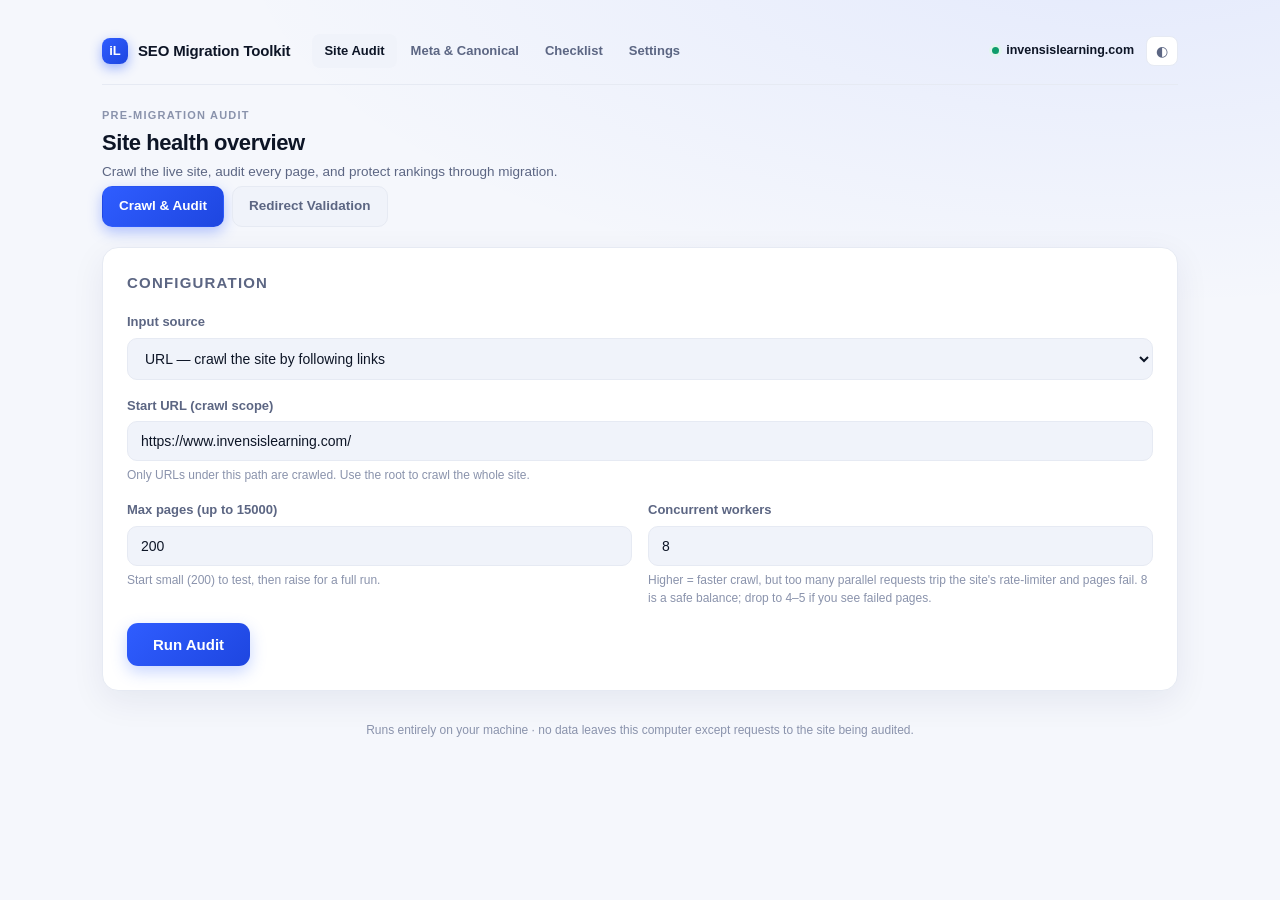
==== commit 0eaa5a8c: "Fix false 'status 0' page failures during crawl (WAF throttling) Under high concurrency, Cloudflare " ====
--- a/templates/index.html
+++ b/templates/index.html
@@ -227,8 +227,8 @@
       </div>
       <div>
         <label>Concurrent workers</label>
-        <input type="number" id="workers" value="16" min="1" max="32">
-        <div class="hint">Higher = faster crawl (more parallel requests). 12 is a good balance.</div>
+        <input type="number" id="workers" value="8" min="1" max="32">
+        <div class="hint">Higher = faster crawl, but too many parallel requests trip the site's rate-limiter and pages fail. 8 is a safe balance; drop to 4–5 if you see failed pages.</div>
       </div>
     </div>
     <!-- GSC option hidden for now (code kept for later) -->
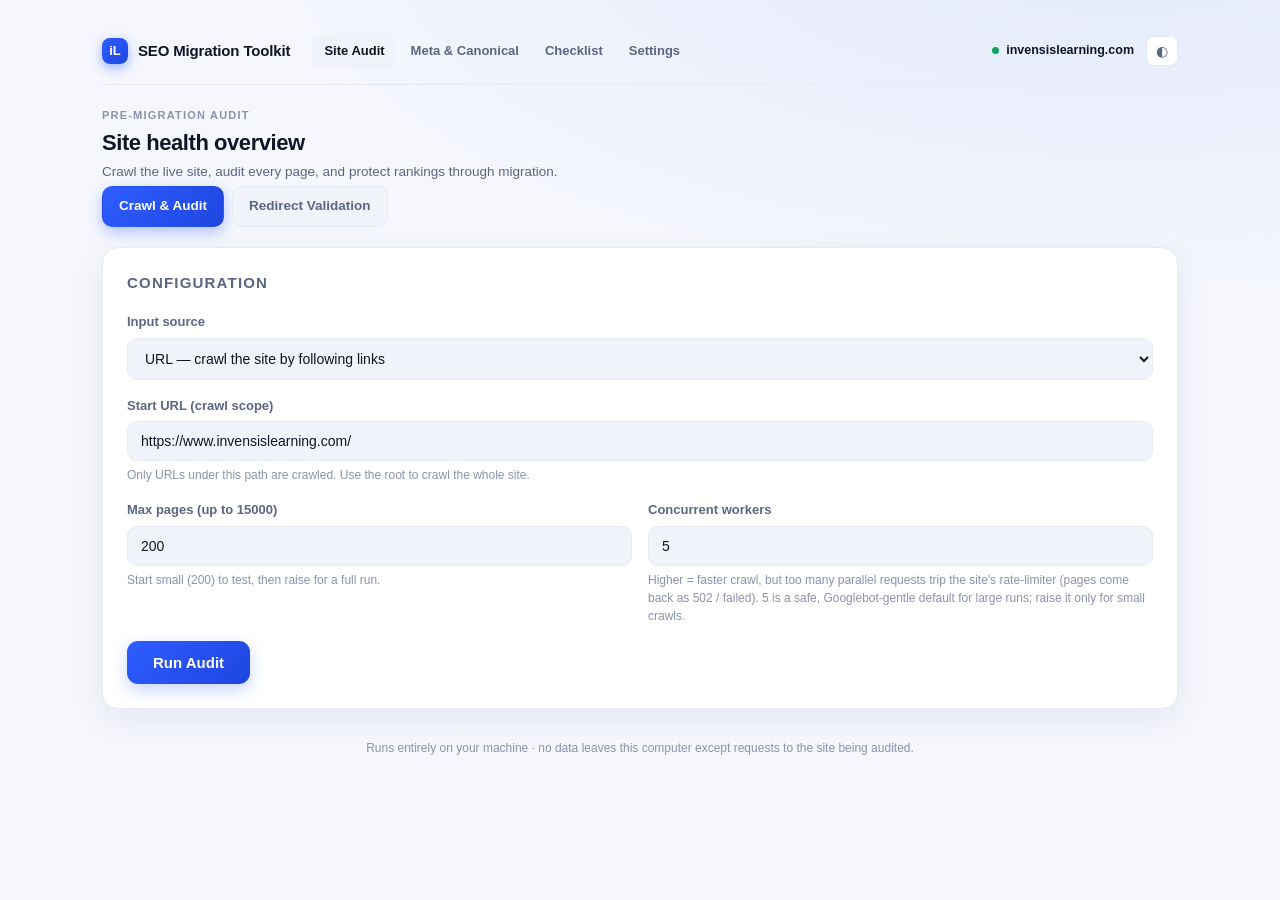
==== commit 85e0854f: "Retry HTTP 429/502/503/504 (throttle/gateway), not just connection errors A full 200-page crawl expo" ====
--- a/templates/index.html
+++ b/templates/index.html
@@ -227,8 +227,8 @@
       </div>
       <div>
         <label>Concurrent workers</label>
-        <input type="number" id="workers" value="8" min="1" max="32">
-        <div class="hint">Higher = faster crawl, but too many parallel requests trip the site's rate-limiter and pages fail. 8 is a safe balance; drop to 4–5 if you see failed pages.</div>
+        <input type="number" id="workers" value="5" min="1" max="32">
+        <div class="hint">Higher = faster crawl, but too many parallel requests trip the site's rate-limiter (pages come back as 502 / failed). 5 is a safe, Googlebot-gentle default for large runs; raise it only for small crawls.</div>
       </div>
     </div>
     <!-- GSC option hidden for now (code kept for later) -->
